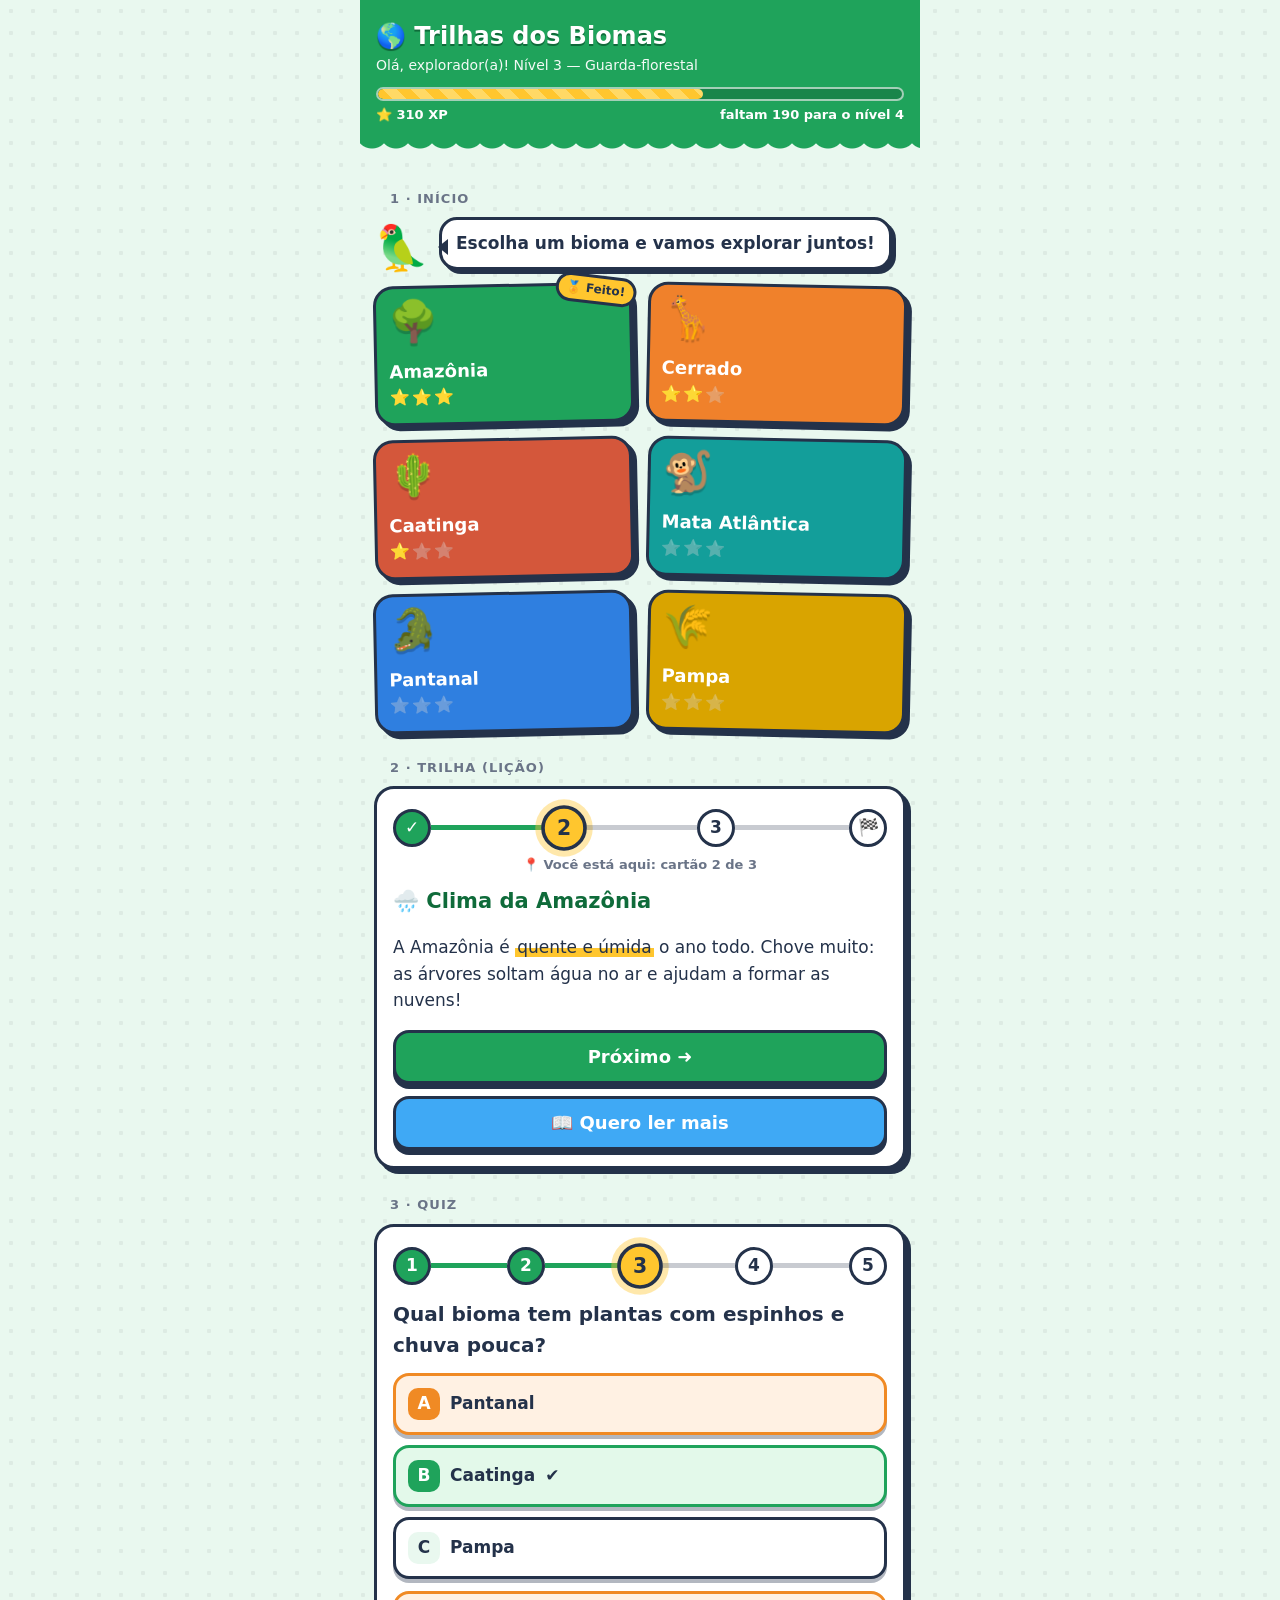
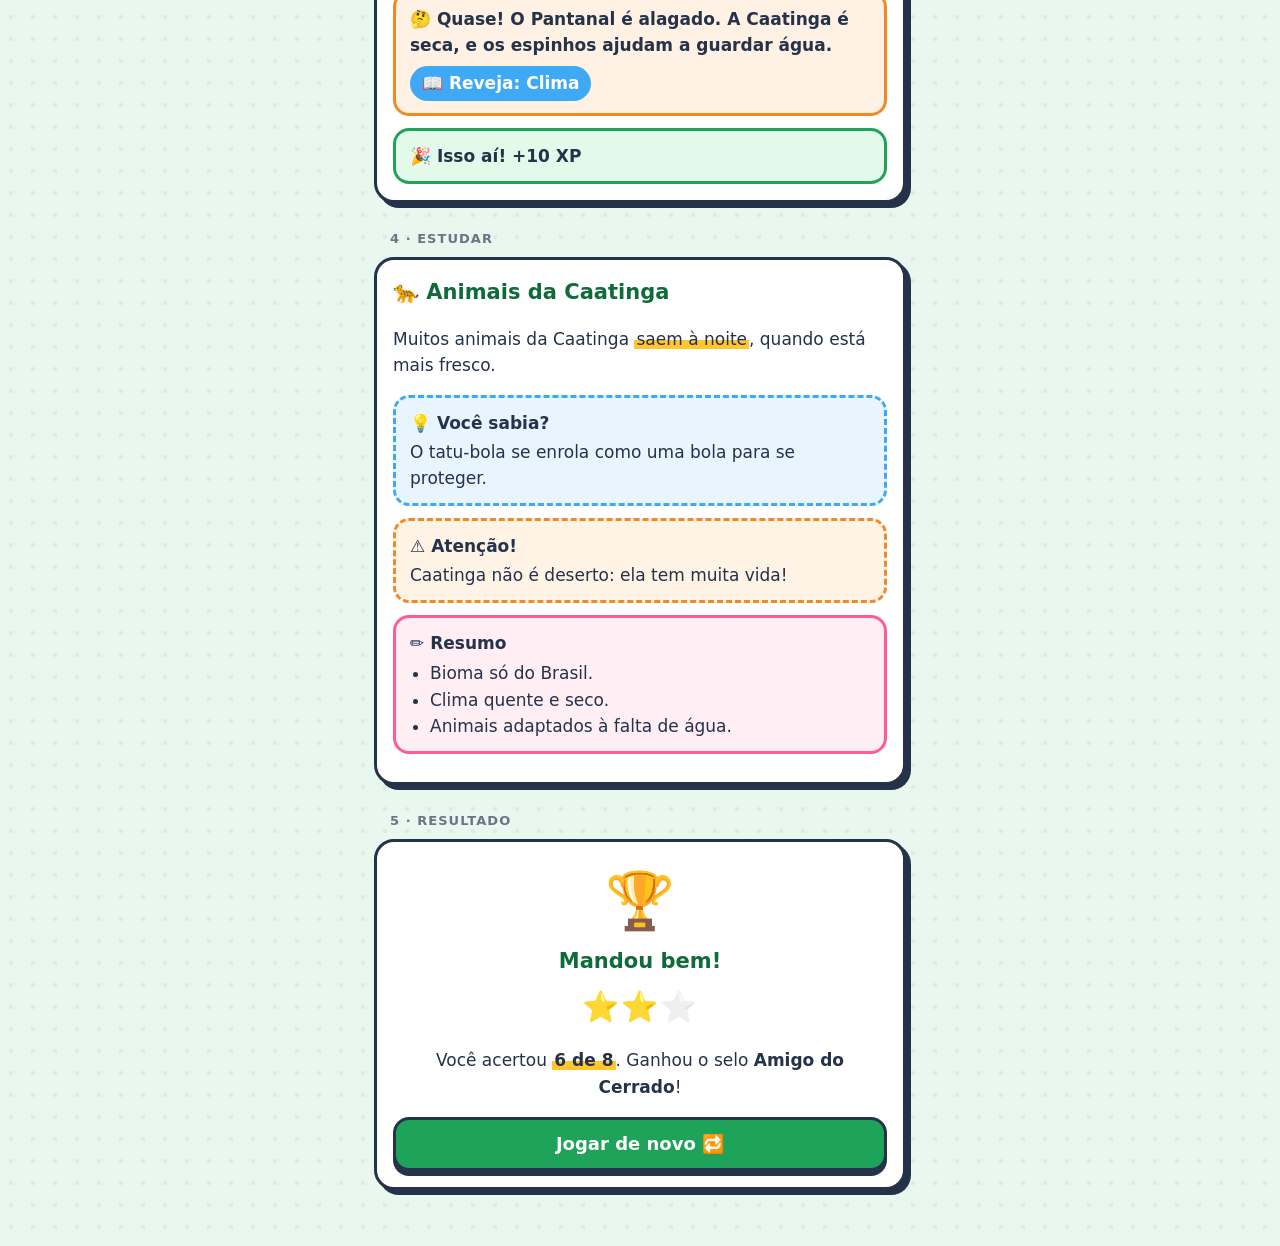
==== docs/amostra-divertida.html @ a9325931 "Amostra do visual colorido e divertido (só para escolher, o app ainda não mudou) Co-Authored-By: Cla" ====
<!doctype html>
<html lang="pt-BR"><head><meta charset="utf-8"><meta name="viewport" content="width=device-width,initial-scale=1">
<title>Amostra divertida — Trilhas dos Biomas</title>
<style>
/* Amostra do visual "colorido e divertido". Mesmas classes do app, para depois virar só CSS. */
:root{--ink:#24324a;--mut:#6a7487;--card:#fff;--c1:#1fa35b;--c2:#0f6b3a;--c3:#e9f8ef;--ok:#1fa35b;--bad:#f08a24;--gold:#ffc62e;--pink:#ff5d8f;--sky:#3fa9f5}
*{box-sizing:border-box}
body{margin:0;font-family:"Nunito","Trebuchet MS",system-ui,sans-serif;color:var(--ink);font-size:17px;line-height:1.55;
 background:var(--c3) radial-gradient(circle,rgba(0,0,0,.05) 2px,transparent 2.5px) 0 0/22px 22px}
.wrap{max-width:560px;margin:0 auto;padding:0 0 40px}
.sec-t{margin:26px 16px 8px;font-size:13px;font-weight:900;letter-spacing:.08em;color:var(--mut);text-transform:uppercase}
/* Cabeçalho com onda */
header.top{position:relative;background:var(--c1);color:#fff;padding:18px 16px 34px}
header.top:after{content:"";position:absolute;left:0;right:0;bottom:-1px;height:22px;
 background:radial-gradient(circle at 12px -6px,transparent 16px,var(--c3) 17px) 0 0/24px 22px repeat-x}
header.top h1{margin:0;font-size:24px;font-weight:900;text-shadow:0 2px 0 var(--c2)}
.sub{font-size:14px;opacity:.95}
.xpbar{height:14px;margin-top:10px;border-radius:999px;background:rgba(0,0,0,.18);overflow:hidden;border:2px solid rgba(255,255,255,.6)}
.xpbar i{display:block;height:100%;width:62%;border-radius:999px;background:repeating-linear-gradient(45deg,var(--gold) 0 10px,#ffd965 10px 20px)}
.xpline{display:flex;justify-content:space-between;font-size:13px;font-weight:800;margin-top:4px}
main{padding:4px 14px 0}
/* Mascote que fala */
.guia{display:flex;gap:10px;align-items:flex-end;margin:6px 0 14px}
.guia .av{font-size:44px;line-height:1;animation:pula 2.4s ease-in-out infinite}
.balao{position:relative;background:#fff;border:3px solid var(--ink);border-radius:18px;padding:10px 14px;font-weight:700;box-shadow:4px 4px 0 var(--ink)}
.balao:before{content:"";position:absolute;left:-12px;bottom:12px;border:8px solid transparent;border-right:10px solid var(--ink)}
@keyframes pula{50%{transform:translateY(-6px) rotate(-6deg)}}
/* Cartões de bioma estilo figurinha */
.tiles{display:grid;grid-template-columns:1fr 1fr;gap:14px}
.tile{position:relative;border-radius:20px;padding:12px;color:#fff;min-height:140px;display:flex;flex-direction:column;justify-content:space-between;
 border:3px solid var(--ink);box-shadow:5px 5px 0 var(--ink);transform:rotate(-1.2deg);transition:transform .15s}
.tile:nth-child(even){transform:rotate(1.2deg)}
.tile:active{transform:scale(.96)}
.tile .em{font-size:40px;line-height:1;filter:drop-shadow(0 3px 0 rgba(0,0,0,.2))}
.tile h3{margin:4px 0 0;font-size:18px;font-weight:900}
.stars{font-size:16px;letter-spacing:2px}
.stars b{opacity:.35;filter:grayscale(1)}
.selo{position:absolute;top:-10px;right:-8px;background:var(--gold);color:var(--ink);border:3px solid var(--ink);border-radius:999px;padding:2px 8px;font-size:12px;font-weight:900;transform:rotate(8deg)}
/* Trilha com etapas numeradas */
.card{background:var(--card);border:3px solid var(--ink);border-radius:20px;padding:16px;box-shadow:5px 5px 0 var(--ink);margin-bottom:16px}
.passos{display:flex;align-items:center;margin:4px 0 14px}
.passos span{flex:0 0 38px;height:38px;border-radius:50%;display:grid;place-items:center;font-weight:900;border:3px solid var(--ink);background:#fff}
.passos span.feito{background:var(--c1);color:#fff}
.passos span.aqui{background:var(--gold);transform:scale(1.2);box-shadow:0 0 0 5px rgba(255,198,46,.4)}
.passos i{flex:1;height:5px;background:var(--ink);opacity:.25}
.passos i.feito{background:var(--c1);opacity:1}
.aqui-txt{font-size:13px;font-weight:800;color:var(--mut);text-align:center;margin:-6px 0 10px}
.card h2{margin:0 0 6px;font-size:21px;font-weight:900;color:var(--c2)}
mark{background:linear-gradient(transparent 55%,var(--gold) 55%);color:inherit;padding:0 2px}
/* Botões gordinhos */
.btn{display:block;width:100%;min-height:54px;margin-top:12px;border:3px solid var(--ink);border-radius:16px;font:inherit;font-size:18px;font-weight:900;color:#fff;background:var(--c1);box-shadow:0 5px 0 var(--ink);cursor:pointer}
.btn:active{transform:translateY(4px);box-shadow:0 1px 0 var(--ink)}
.btn.sec{background:#fff;color:var(--ink)}
.btn.ler{background:var(--sky)}
/* Quiz */
.q{font-size:20px;font-weight:900;margin:4px 0 12px}
.opt{display:flex;gap:10px;align-items:center;width:100%;text-align:left;background:#fff;color:var(--ink);border:3px solid var(--ink);border-radius:16px;padding:12px;margin-bottom:10px;font:inherit;font-size:17px;font-weight:700;box-shadow:0 4px 0 rgba(36,50,74,.35)}
.opt .l{flex:0 0 32px;height:32px;border-radius:10px;display:grid;place-items:center;background:var(--c3);font-weight:900}
.opt.right{background:#e3f9ea;border-color:var(--ok)}
.opt.right .l{background:var(--ok);color:#fff}
.opt.wrong{background:#fff1e3;border-color:var(--bad)}
.opt.wrong .l{background:var(--bad);color:#fff}
.fb{border-radius:16px;padding:12px 14px;margin:12px 0 0;font-weight:700;border:3px solid}
.fb.ok{border-color:var(--ok);background:#e3f9ea}
.fb.bad{border-color:var(--bad);background:#fff1e3}
.fb .rev{display:inline-block;margin-top:8px;background:var(--sky);color:#fff;border-radius:999px;padding:4px 12px;font-weight:900}
.pop{display:inline-block;animation:pop .5s}
@keyframes pop{0%{transform:scale(.3)}70%{transform:scale(1.25)}100%{transform:scale(1)}}
/* Estudar: caixas didáticas */
.box{border-radius:16px;padding:12px 14px;margin:12px 0;border:3px dashed}
.box b.t{display:block;font-weight:900;margin-bottom:2px}
.box.sabia{border-color:var(--sky);background:#e8f5ff}
.box.aten{border-color:var(--bad);background:#fff3e6}
.box.resumo{border-color:var(--pink);background:#ffeef4;border-style:solid}
.box.resumo ul{margin:4px 0 0;padding-left:20px}
@media (prefers-reduced-motion:reduce){*{animation:none!important;transition:none!important}}
</style></head><body><div class="wrap">

<header class="top">
 <h1>🌎 Trilhas dos Biomas</h1>
 <div class="sub">Olá, explorador(a)! Nível 3 — Guarda-florestal</div>
 <div class="xpbar"><i></i></div>
 <div class="xpline"><span>⭐ 310 XP</span><span>faltam 190 para o nível 4</span></div>
</header>

<main>
<div class="sec-t">1 · Início</div>
<div class="guia"><div class="av">🦜</div><div class="balao">Escolha um bioma e vamos explorar juntos!</div></div>
<div class="tiles">
 <div class="tile" style="background:#1fa35b"><span class="selo">🏅 Feito!</span><div class="em">🌳</div><div><h3>Amazônia</h3><div class="stars">⭐⭐⭐</div></div></div>
 <div class="tile" style="background:#f0812b"><div class="em">🦒</div><div><h3>Cerrado</h3><div class="stars">⭐⭐<b>⭐</b></div></div></div>
 <div class="tile" style="background:#d4573b"><div class="em">🌵</div><div><h3>Caatinga</h3><div class="stars">⭐<b>⭐⭐</b></div></div></div>
 <div class="tile" style="background:#139e9a"><div class="em">🐒</div><div><h3>Mata Atlântica</h3><div class="stars"><b>⭐⭐⭐</b></div></div></div>
 <div class="tile" style="background:#2f7fe0"><div class="em">🐊</div><div><h3>Pantanal</h3><div class="stars"><b>⭐⭐⭐</b></div></div></div>
 <div class="tile" style="background:#d9a400"><div class="em">🌾</div><div><h3>Pampa</h3><div class="stars"><b>⭐⭐⭐</b></div></div></div>
</div>

<div class="sec-t">2 · Trilha (lição)</div>
<div class="card">
 <div class="passos"><span class="feito">✓</span><i class="feito"></i><span class="aqui">2</span><i></i><span>3</span><i></i><span>🏁</span></div>
 <div class="aqui-txt">📍 Você está aqui: cartão 2 de 3</div>
 <h2>🌧️ Clima da Amazônia</h2>
 <p>A Amazônia é <mark>quente e úmida</mark> o ano todo. Chove muito: as árvores soltam água no ar e ajudam a formar as nuvens!</p>
 <button class="btn">Próximo ➜</button>
 <button class="btn ler">📖 Quero ler mais</button>
</div>

<div class="sec-t">3 · Quiz</div>
<div class="card">
 <div class="passos"><span class="feito">1</span><i class="feito"></i><span class="feito">2</span><i class="feito"></i><span class="aqui">3</span><i></i><span>4</span><i></i><span>5</span></div>
 <div class="q">Qual bioma tem plantas com espinhos e chuva pouca?</div>
 <button class="opt wrong"><span class="l">A</span>Pantanal</button>
 <button class="opt right"><span class="l">B</span>Caatinga <span class="pop">✔</span></button>
 <button class="opt"><span class="l">C</span>Pampa</button>
 <div class="fb bad">🤔 Quase! O Pantanal é alagado. A <b>Caatinga</b> é seca, e os espinhos ajudam a guardar água.<br><span class="rev">📖 Reveja: Clima</span></div>
 <div class="fb ok">🎉 Isso aí! +10 XP</div>
</div>

<div class="sec-t">4 · Estudar</div>
<div class="card">
 <h2>🐆 Animais da Caatinga</h2>
 <p>Muitos animais da Caatinga <mark>saem à noite</mark>, quando está mais fresco.</p>
 <div class="box sabia"><b class="t">💡 Você sabia?</b>O tatu-bola se enrola como uma bola para se proteger.</div>
 <div class="box aten"><b class="t">⚠️ Atenção!</b>Caatinga não é deserto: ela tem muita vida!</div>
 <div class="box resumo"><b class="t">✏️ Resumo</b><ul><li>Bioma só do Brasil.</li><li>Clima quente e seco.</li><li>Animais adaptados à falta de água.</li></ul></div>
</div>

<div class="sec-t">5 · Resultado</div>
<div class="card" style="text-align:center">
 <div style="font-size:56px" class="pop">🏆</div>
 <h2>Mandou bem!</h2>
 <div class="stars" style="font-size:30px">⭐⭐<b>⭐</b></div>
 <p>Você acertou <mark><b>6 de 8</b></mark>. Ganhou o selo <b>Amigo do Cerrado</b>!</p>
 <button class="btn">Jogar de novo 🔁</button>
</div>
</main></div></body></html>
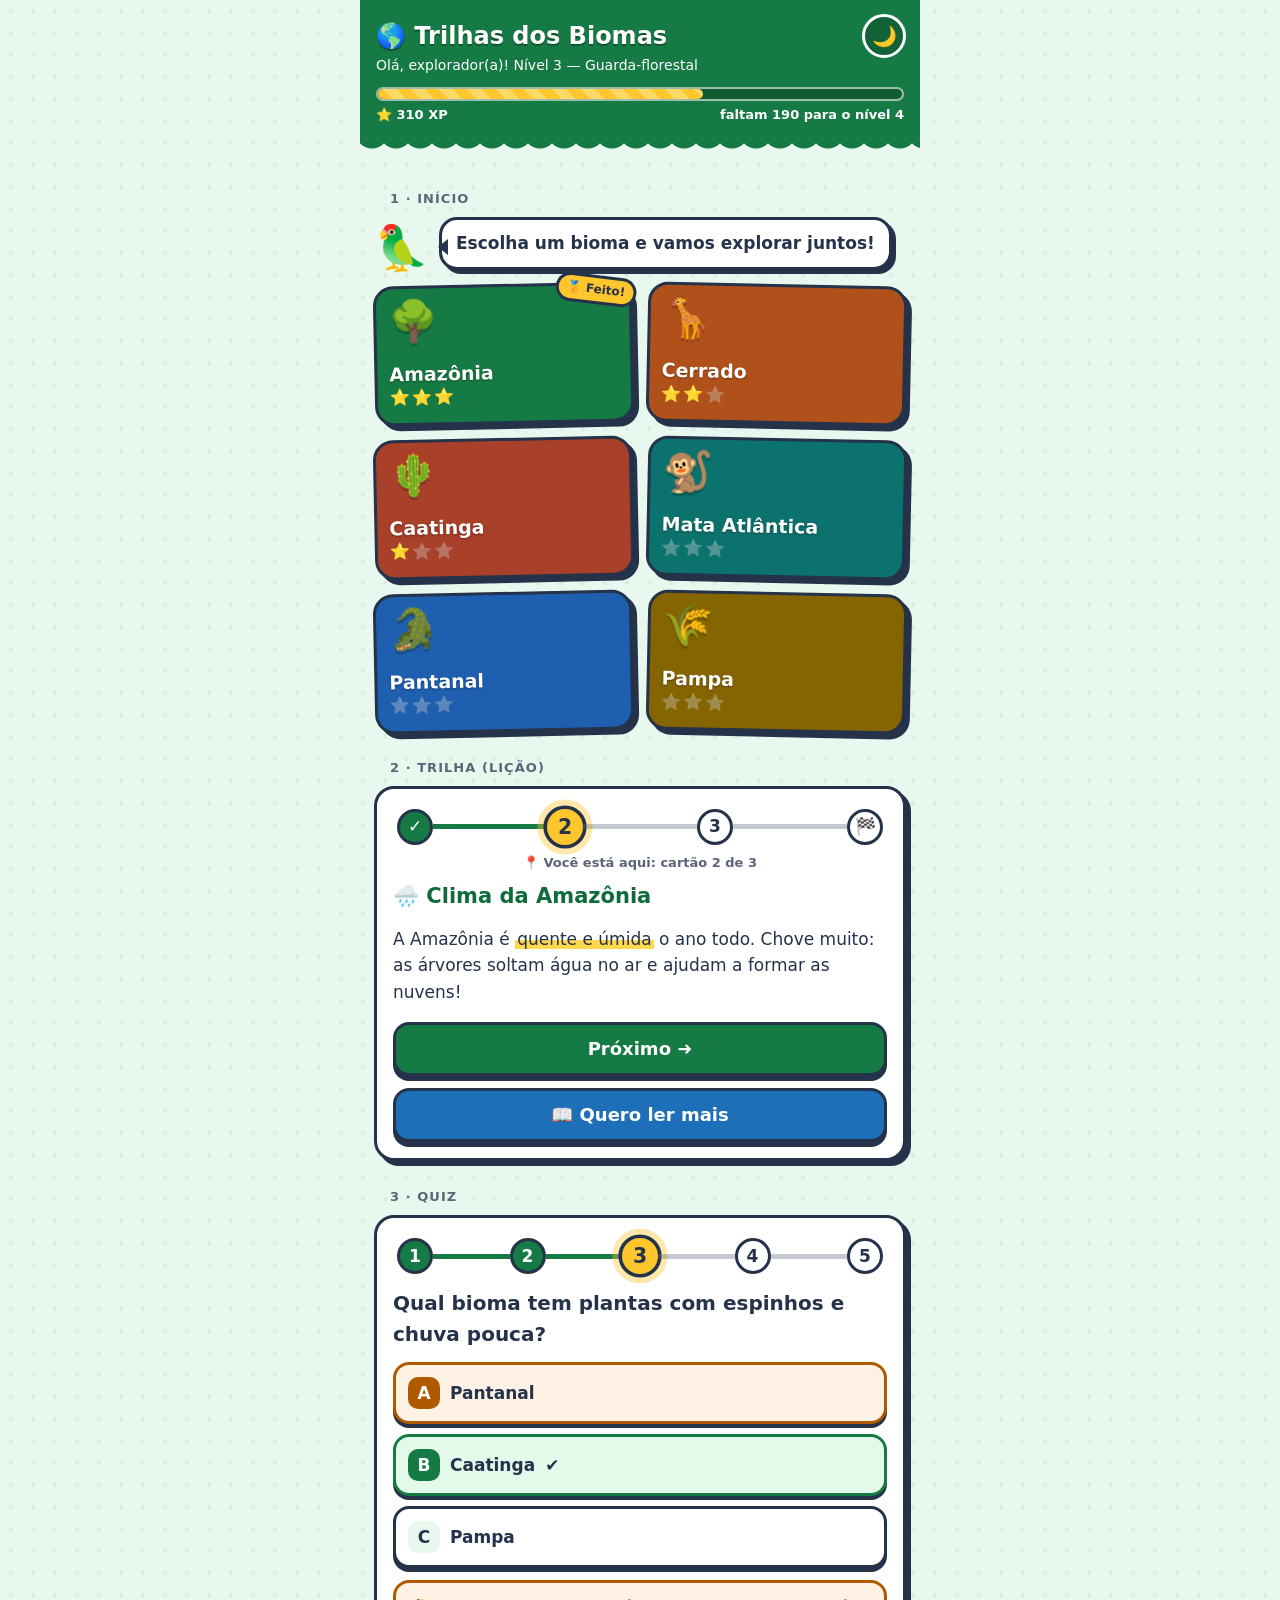
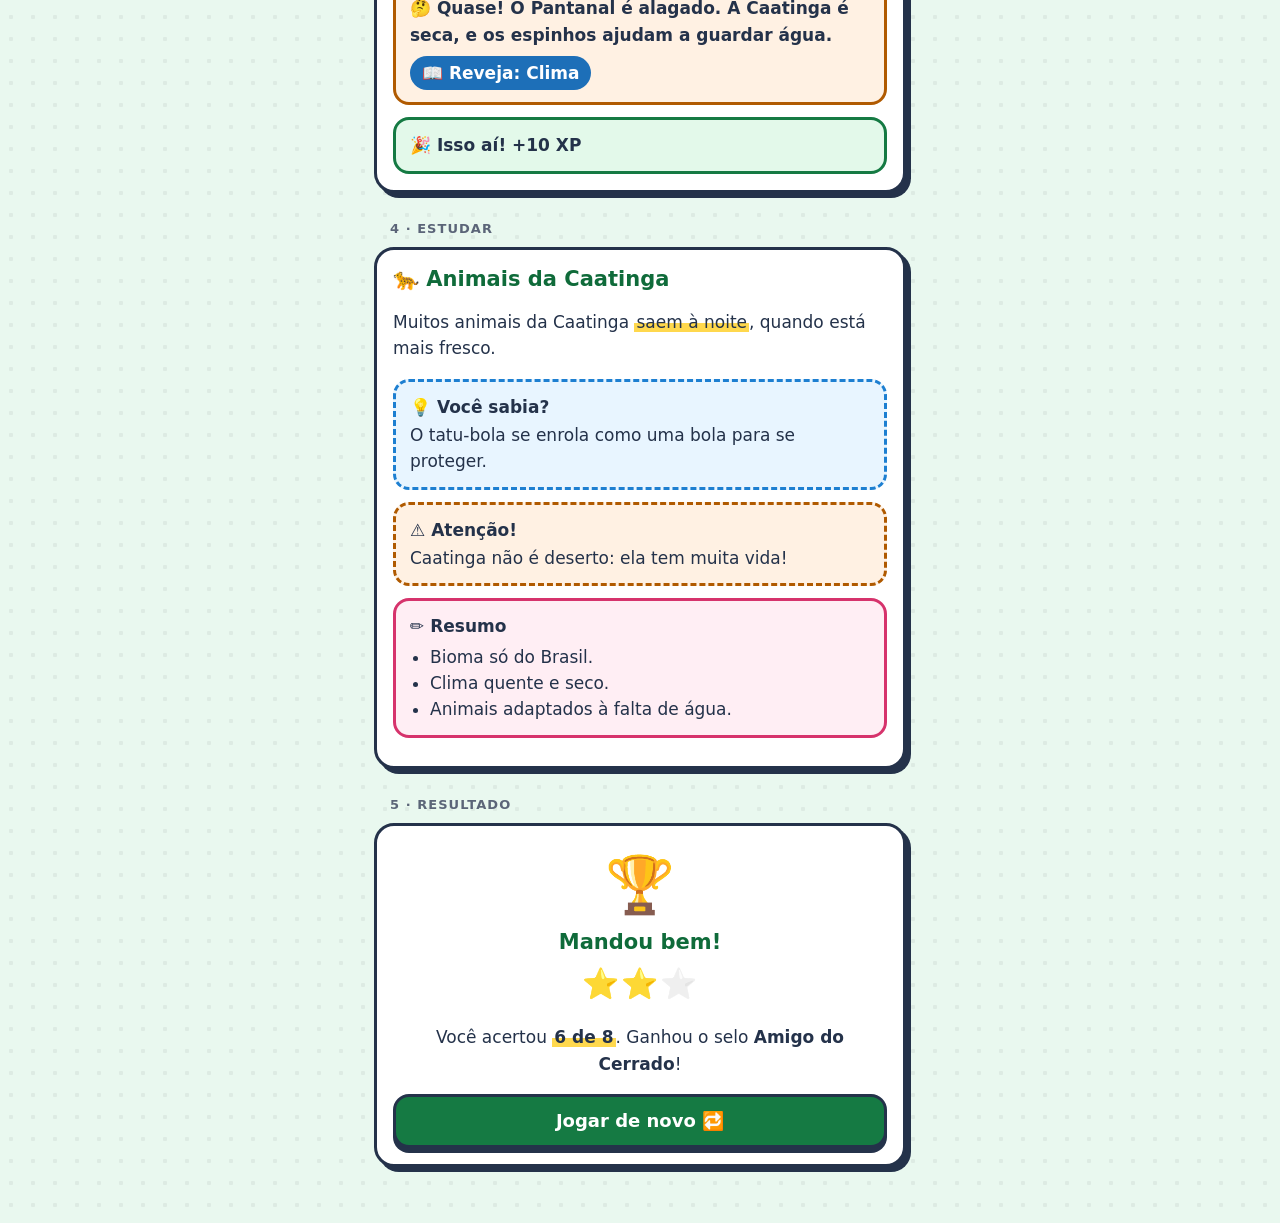
==== commit de970b9c: "Amostra divertida com modo escuro e teste de visual (contraste, texto cortado, botões pequenos) Co-A" ====
--- a/docs/amostra-divertida.html
+++ b/docs/amostra-divertida.html
@@ -1,82 +1,10 @@
 <!doctype html>
 <html lang="pt-BR"><head><meta charset="utf-8"><meta name="viewport" content="width=device-width,initial-scale=1">
 <title>Amostra divertida — Trilhas dos Biomas</title>
-<style>
-/* Amostra do visual "colorido e divertido". Mesmas classes do app, para depois virar só CSS. */
-:root{--ink:#24324a;--mut:#6a7487;--card:#fff;--c1:#1fa35b;--c2:#0f6b3a;--c3:#e9f8ef;--ok:#1fa35b;--bad:#f08a24;--gold:#ffc62e;--pink:#ff5d8f;--sky:#3fa9f5}
-*{box-sizing:border-box}
-body{margin:0;font-family:"Nunito","Trebuchet MS",system-ui,sans-serif;color:var(--ink);font-size:17px;line-height:1.55;
- background:var(--c3) radial-gradient(circle,rgba(0,0,0,.05) 2px,transparent 2.5px) 0 0/22px 22px}
-.wrap{max-width:560px;margin:0 auto;padding:0 0 40px}
-.sec-t{margin:26px 16px 8px;font-size:13px;font-weight:900;letter-spacing:.08em;color:var(--mut);text-transform:uppercase}
-/* Cabeçalho com onda */
-header.top{position:relative;background:var(--c1);color:#fff;padding:18px 16px 34px}
-header.top:after{content:"";position:absolute;left:0;right:0;bottom:-1px;height:22px;
- background:radial-gradient(circle at 12px -6px,transparent 16px,var(--c3) 17px) 0 0/24px 22px repeat-x}
-header.top h1{margin:0;font-size:24px;font-weight:900;text-shadow:0 2px 0 var(--c2)}
-.sub{font-size:14px;opacity:.95}
-.xpbar{height:14px;margin-top:10px;border-radius:999px;background:rgba(0,0,0,.18);overflow:hidden;border:2px solid rgba(255,255,255,.6)}
-.xpbar i{display:block;height:100%;width:62%;border-radius:999px;background:repeating-linear-gradient(45deg,var(--gold) 0 10px,#ffd965 10px 20px)}
-.xpline{display:flex;justify-content:space-between;font-size:13px;font-weight:800;margin-top:4px}
-main{padding:4px 14px 0}
-/* Mascote que fala */
-.guia{display:flex;gap:10px;align-items:flex-end;margin:6px 0 14px}
-.guia .av{font-size:44px;line-height:1;animation:pula 2.4s ease-in-out infinite}
-.balao{position:relative;background:#fff;border:3px solid var(--ink);border-radius:18px;padding:10px 14px;font-weight:700;box-shadow:4px 4px 0 var(--ink)}
-.balao:before{content:"";position:absolute;left:-12px;bottom:12px;border:8px solid transparent;border-right:10px solid var(--ink)}
-@keyframes pula{50%{transform:translateY(-6px) rotate(-6deg)}}
-/* Cartões de bioma estilo figurinha */
-.tiles{display:grid;grid-template-columns:1fr 1fr;gap:14px}
-.tile{position:relative;border-radius:20px;padding:12px;color:#fff;min-height:140px;display:flex;flex-direction:column;justify-content:space-between;
- border:3px solid var(--ink);box-shadow:5px 5px 0 var(--ink);transform:rotate(-1.2deg);transition:transform .15s}
-.tile:nth-child(even){transform:rotate(1.2deg)}
-.tile:active{transform:scale(.96)}
-.tile .em{font-size:40px;line-height:1;filter:drop-shadow(0 3px 0 rgba(0,0,0,.2))}
-.tile h3{margin:4px 0 0;font-size:18px;font-weight:900}
-.stars{font-size:16px;letter-spacing:2px}
-.stars b{opacity:.35;filter:grayscale(1)}
-.selo{position:absolute;top:-10px;right:-8px;background:var(--gold);color:var(--ink);border:3px solid var(--ink);border-radius:999px;padding:2px 8px;font-size:12px;font-weight:900;transform:rotate(8deg)}
-/* Trilha com etapas numeradas */
-.card{background:var(--card);border:3px solid var(--ink);border-radius:20px;padding:16px;box-shadow:5px 5px 0 var(--ink);margin-bottom:16px}
-.passos{display:flex;align-items:center;margin:4px 0 14px}
-.passos span{flex:0 0 38px;height:38px;border-radius:50%;display:grid;place-items:center;font-weight:900;border:3px solid var(--ink);background:#fff}
-.passos span.feito{background:var(--c1);color:#fff}
-.passos span.aqui{background:var(--gold);transform:scale(1.2);box-shadow:0 0 0 5px rgba(255,198,46,.4)}
-.passos i{flex:1;height:5px;background:var(--ink);opacity:.25}
-.passos i.feito{background:var(--c1);opacity:1}
-.aqui-txt{font-size:13px;font-weight:800;color:var(--mut);text-align:center;margin:-6px 0 10px}
-.card h2{margin:0 0 6px;font-size:21px;font-weight:900;color:var(--c2)}
-mark{background:linear-gradient(transparent 55%,var(--gold) 55%);color:inherit;padding:0 2px}
-/* Botões gordinhos */
-.btn{display:block;width:100%;min-height:54px;margin-top:12px;border:3px solid var(--ink);border-radius:16px;font:inherit;font-size:18px;font-weight:900;color:#fff;background:var(--c1);box-shadow:0 5px 0 var(--ink);cursor:pointer}
-.btn:active{transform:translateY(4px);box-shadow:0 1px 0 var(--ink)}
-.btn.sec{background:#fff;color:var(--ink)}
-.btn.ler{background:var(--sky)}
-/* Quiz */
-.q{font-size:20px;font-weight:900;margin:4px 0 12px}
-.opt{display:flex;gap:10px;align-items:center;width:100%;text-align:left;background:#fff;color:var(--ink);border:3px solid var(--ink);border-radius:16px;padding:12px;margin-bottom:10px;font:inherit;font-size:17px;font-weight:700;box-shadow:0 4px 0 rgba(36,50,74,.35)}
-.opt .l{flex:0 0 32px;height:32px;border-radius:10px;display:grid;place-items:center;background:var(--c3);font-weight:900}
-.opt.right{background:#e3f9ea;border-color:var(--ok)}
-.opt.right .l{background:var(--ok);color:#fff}
-.opt.wrong{background:#fff1e3;border-color:var(--bad)}
-.opt.wrong .l{background:var(--bad);color:#fff}
-.fb{border-radius:16px;padding:12px 14px;margin:12px 0 0;font-weight:700;border:3px solid}
-.fb.ok{border-color:var(--ok);background:#e3f9ea}
-.fb.bad{border-color:var(--bad);background:#fff1e3}
-.fb .rev{display:inline-block;margin-top:8px;background:var(--sky);color:#fff;border-radius:999px;padding:4px 12px;font-weight:900}
-.pop{display:inline-block;animation:pop .5s}
-@keyframes pop{0%{transform:scale(.3)}70%{transform:scale(1.25)}100%{transform:scale(1)}}
-/* Estudar: caixas didáticas */
-.box{border-radius:16px;padding:12px 14px;margin:12px 0;border:3px dashed}
-.box b.t{display:block;font-weight:900;margin-bottom:2px}
-.box.sabia{border-color:var(--sky);background:#e8f5ff}
-.box.aten{border-color:var(--bad);background:#fff3e6}
-.box.resumo{border-color:var(--pink);background:#ffeef4;border-style:solid}
-.box.resumo ul{margin:4px 0 0;padding-left:20px}
-@media (prefers-reduced-motion:reduce){*{animation:none!important;transition:none!important}}
-</style></head><body><div class="wrap">
+<link rel="stylesheet" href="amostra-divertida.css"></head><body><div class="wrap">
 
 <header class="top">
+ <button class="modo" id="modo" onclick="trocaModo()" aria-label="Modo escuro">🌙</button>
  <h1>🌎 Trilhas dos Biomas</h1>
  <div class="sub">Olá, explorador(a)! Nível 3 — Guarda-florestal</div>
  <div class="xpbar"><i></i></div>
@@ -87,12 +15,12 @@
 <div class="sec-t">1 · Início</div>
 <div class="guia"><div class="av">🦜</div><div class="balao">Escolha um bioma e vamos explorar juntos!</div></div>
 <div class="tiles">
- <div class="tile" style="background:#1fa35b"><span class="selo">🏅 Feito!</span><div class="em">🌳</div><div><h3>Amazônia</h3><div class="stars">⭐⭐⭐</div></div></div>
- <div class="tile" style="background:#f0812b"><div class="em">🦒</div><div><h3>Cerrado</h3><div class="stars">⭐⭐<b>⭐</b></div></div></div>
- <div class="tile" style="background:#d4573b"><div class="em">🌵</div><div><h3>Caatinga</h3><div class="stars">⭐<b>⭐⭐</b></div></div></div>
- <div class="tile" style="background:#139e9a"><div class="em">🐒</div><div><h3>Mata Atlântica</h3><div class="stars"><b>⭐⭐⭐</b></div></div></div>
- <div class="tile" style="background:#2f7fe0"><div class="em">🐊</div><div><h3>Pantanal</h3><div class="stars"><b>⭐⭐⭐</b></div></div></div>
- <div class="tile" style="background:#d9a400"><div class="em">🌾</div><div><h3>Pampa</h3><div class="stars"><b>⭐⭐⭐</b></div></div></div>
+ <div class="tile" style="background:#157a43"><span class="selo">🏅 Feito!</span><div class="em">🌳</div><div><h3>Amazônia</h3><div class="stars">⭐⭐⭐</div></div></div>
+ <div class="tile" style="background:#b0501a"><div class="em">🦒</div><div><h3>Cerrado</h3><div class="stars">⭐⭐<b>⭐</b></div></div></div>
+ <div class="tile" style="background:#a8402a"><div class="em">🌵</div><div><h3>Caatinga</h3><div class="stars">⭐<b>⭐⭐</b></div></div></div>
+ <div class="tile" style="background:#0b726e"><div class="em">🐒</div><div><h3>Mata Atlântica</h3><div class="stars"><b>⭐⭐⭐</b></div></div></div>
+ <div class="tile" style="background:#1f5fb0"><div class="em">🐊</div><div><h3>Pantanal</h3><div class="stars"><b>⭐⭐⭐</b></div></div></div>
+ <div class="tile" style="background:#856500"><div class="em">🌾</div><div><h3>Pampa</h3><div class="stars"><b>⭐⭐⭐</b></div></div></div>
 </div>
 
 <div class="sec-t">2 · Trilha (lição)</div>
@@ -133,4 +61,12 @@
  <p>Você acertou <mark><b>6 de 8</b></mark>. Ganhou o selo <b>Amigo do Cerrado</b>!</p>
  <button class="btn">Jogar de novo 🔁</button>
 </div>
-</main></div></body></html>
+</main></div><script>
+/* Modo escuro: segue o celular na 1ª vez; depois lembra a escolha do aluno. */
+function aplicaModo(m){document.documentElement.dataset.theme=m;var b=document.getElementById("modo");
+ b.textContent=m=="dark"?"☀️":"🌙";b.setAttribute("aria-label",m=="dark"?"Modo claro":"Modo escuro")}
+function trocaModo(){var m=document.documentElement.dataset.theme=="dark"?"light":"dark";aplicaModo(m);try{localStorage.setItem("biomas7_modo",m)}catch(e){}}
+(function(){var m;try{m=localStorage.getItem("biomas7_modo")}catch(e){}
+ if(!m)m=matchMedia&&matchMedia("(prefers-color-scheme: dark)").matches?"dark":"light";aplicaModo(m)})();
+</script>
+</body></html>
--- a/docs/amostra-divertida.css
+++ b/docs/amostra-divertida.css
@@ -0,0 +1,80 @@
+/* Amostra do visual "colorido e divertido" (claro + escuro). Mesmas classes do app, para depois virar só CSS.
+   --line = contorno/sombra "de desenho"; --paper = fundo dos cartões; --soft = fundo suave do bioma. */
+:root{--ink:#24324a;--mut:#5b6578;--paper:#fff;--line:#24324a;--page:#e9f8ef;--soft:#e9f8ef;--dot:rgba(0,0,0,.05);
+ --c1:#157a43;--c2:#0f6b3a;--ok:#157a43;--bad:#b05a00;--lfg:#fff;--gold:#ffc62e;--pink:#d6336c;--sky:#1d7fd1;
+ --okbg:#e3f9ea;--badbg:#fff1e3;--skybg:#e8f5ff;--pinkbg:#ffeef4;--mark:#ffd84d;color-scheme:light}
+:root[data-theme="dark"]{--ink:#eef2f8;--mut:#b4bccb;--paper:#1f2a3d;--line:#55678c;--page:#141c2b;--soft:#2a3650;--dot:rgba(255,255,255,.05);
+ --c2:#7ee0a6;--ok:#52d18a;--bad:#ffab5c;--pink:#ff8fb3;--sky:#6cc0ff;
+ --lfg:#0a0f18;--okbg:#173a2a;--badbg:#3d2a17;--skybg:#16304a;--pinkbg:#3d1a2a;--mark:#806000;color-scheme:dark}
+*{box-sizing:border-box}
+body{margin:0;font-family:"Nunito","Trebuchet MS",system-ui,sans-serif;color:var(--ink);font-size:17px;line-height:1.55;
+ background:var(--page) radial-gradient(circle,var(--dot) 2px,transparent 2.5px) 0 0/22px 22px}
+.wrap{max-width:560px;margin:0 auto;padding:0 0 40px}
+.sec-t{margin:26px 16px 8px;font-size:13px;font-weight:900;letter-spacing:.08em;color:var(--mut);text-transform:uppercase}
+/* Cabeçalho com onda */
+header.top{position:relative;background:var(--c1);color:#fff;padding:18px 16px 34px}
+:root[data-theme="dark"] header.top{background:#0f6b3a}
+header.top:after{content:"";position:absolute;left:0;right:0;bottom:-1px;height:22px;
+ background:radial-gradient(circle at 12px -6px,transparent 16px,var(--page) 17px) 0 0/24px 22px repeat-x}
+header.top h1{margin:0;font-size:24px;font-weight:900;text-shadow:0 2px 0 rgba(0,0,0,.3);padding-right:52px}
+.sub{font-size:14px}
+.modo{position:absolute;top:14px;right:14px;width:44px;height:44px;border-radius:50%;border:3px solid #fff;background:rgba(0,0,0,.2);font-size:20px;cursor:pointer}
+.xpbar{height:14px;margin-top:10px;border-radius:999px;background:rgba(0,0,0,.25);overflow:hidden;border:2px solid rgba(255,255,255,.6)}
+.xpbar i{display:block;height:100%;width:62%;border-radius:999px;background:repeating-linear-gradient(45deg,var(--gold) 0 10px,#ffd965 10px 20px)}
+.xpline{display:flex;flex-wrap:wrap;justify-content:space-between;gap:0 10px;font-size:13px;font-weight:800;margin-top:4px}
+main{padding:4px 14px 0}
+/* Mascote que fala */
+.guia{display:flex;gap:10px;align-items:flex-end;margin:6px 0 14px}
+.guia .av{font-size:44px;line-height:1;animation:pula 2.4s ease-in-out infinite}
+.balao{position:relative;background:var(--paper);border:3px solid var(--line);border-radius:18px;padding:10px 14px;font-weight:700;box-shadow:4px 4px 0 var(--line)}
+.balao:before{content:"";position:absolute;left:-12px;bottom:12px;border:8px solid transparent;border-right:10px solid var(--line)}
+@keyframes pula{50%{transform:translateY(-6px) rotate(-6deg)}}
+/* Cartões de bioma estilo figurinha (texto branco: cores escuras o bastante) */
+.tiles{display:grid;grid-template-columns:1fr 1fr;gap:14px}
+.tile{position:relative;border-radius:20px;padding:12px;color:#fff;min-height:140px;display:flex;flex-direction:column;justify-content:space-between;
+ border:3px solid var(--line);box-shadow:5px 5px 0 var(--line);transform:rotate(-1.2deg);transition:transform .15s;cursor:pointer}
+.tile:nth-child(even){transform:rotate(1.2deg)}
+.tile:active{transform:scale(.96)}
+.tile .em{font-size:40px;line-height:1;filter:drop-shadow(0 3px 0 rgba(0,0,0,.2))}
+.tile h3{margin:4px 0 0;font-size:19px;font-weight:900;line-height:1.2;text-shadow:0 1px 2px rgba(0,0,0,.35);overflow-wrap:anywhere}
+.stars{font-size:16px;letter-spacing:2px}
+.stars b{opacity:.35;filter:grayscale(1)}
+.selo{position:absolute;top:-10px;right:-8px;background:var(--gold);color:#24324a;border:3px solid var(--line);border-radius:999px;padding:2px 8px;font-size:12px;font-weight:900;transform:rotate(8deg)}
+/* Trilha com etapas numeradas */
+.card{background:var(--paper);border:3px solid var(--line);border-radius:20px;padding:16px;box-shadow:5px 5px 0 var(--line);margin-bottom:16px}
+.passos{display:flex;align-items:center;margin:4px 4px 14px}
+.passos span{flex:0 0 36px;height:36px;border-radius:50%;display:grid;place-items:center;font-weight:900;border:3px solid var(--line);background:var(--paper)}
+.passos span.feito{background:var(--c1);color:#fff}
+.passos span.aqui{background:var(--gold);color:#24324a;transform:scale(1.2);box-shadow:0 0 0 5px rgba(255,198,46,.4)}
+.passos i{flex:1;min-width:6px;height:5px;background:var(--mut);opacity:.35}
+.passos i.feito{background:var(--c1);opacity:1}
+.aqui-txt{font-size:13px;font-weight:800;color:var(--mut);text-align:center;margin:-6px 0 10px}
+.card h2{margin:0 0 6px;font-size:21px;font-weight:900;color:var(--c2);line-height:1.25}
+mark{background:linear-gradient(transparent 55%,var(--mark) 55%);color:inherit;padding:0 2px}
+/* Botões gordinhos */
+.btn{display:block;width:100%;min-height:54px;margin-top:12px;border:3px solid var(--line);border-radius:16px;font:inherit;font-size:18px;font-weight:900;color:#fff;background:var(--c1);box-shadow:0 5px 0 var(--line);cursor:pointer}
+.btn:active{transform:translateY(4px);box-shadow:0 1px 0 var(--line)}
+.btn.ler{background:#1d6fb8}
+/* Quiz: verde = certo, laranja = errado (sem vermelho forte) */
+.q{font-size:20px;font-weight:900;margin:4px 0 12px}
+.opt{display:flex;gap:10px;align-items:center;width:100%;text-align:left;background:var(--paper);color:var(--ink);border:3px solid var(--line);border-radius:16px;padding:12px;margin-bottom:10px;font:inherit;font-size:17px;font-weight:700;box-shadow:0 4px 0 var(--line);cursor:pointer}
+.opt .l{flex:0 0 32px;height:32px;border-radius:10px;display:grid;place-items:center;background:var(--soft);font-weight:900}
+.opt.right{background:var(--okbg);border-color:var(--ok)}
+.opt.right .l{background:var(--ok);color:var(--lfg)}
+.opt.wrong{background:var(--badbg);border-color:var(--bad)}
+.opt.wrong .l{background:var(--bad);color:var(--lfg)}
+.fb{border-radius:16px;padding:12px 14px;margin:12px 0 0;font-weight:700;border:3px solid}
+.fb.ok{border-color:var(--ok);background:var(--okbg)}
+.fb.bad{border-color:var(--bad);background:var(--badbg)}
+.fb .rev{display:inline-block;margin-top:8px;background:#1d6fb8;color:#fff;border-radius:999px;padding:4px 12px;font-weight:900}
+.pop{display:inline-block;animation:pop .5s}
+@keyframes pop{0%{transform:scale(.3)}70%{transform:scale(1.25)}100%{transform:scale(1)}}
+/* Estudar: caixas didáticas */
+.box{border-radius:16px;padding:12px 14px;margin:12px 0;border:3px dashed}
+.box b.t{display:block;font-weight:900;margin-bottom:2px}
+.box.sabia{border-color:var(--sky);background:var(--skybg)}
+.box.aten{border-color:var(--bad);background:var(--badbg)}
+.box.resumo{border-color:var(--pink);background:var(--pinkbg);border-style:solid}
+.box.resumo ul{margin:4px 0 0;padding-left:20px}
+:focus-visible{outline:4px solid var(--gold);outline-offset:3px}
+@media (prefers-reduced-motion:reduce){*{animation:none!important;transition:none!important}}
